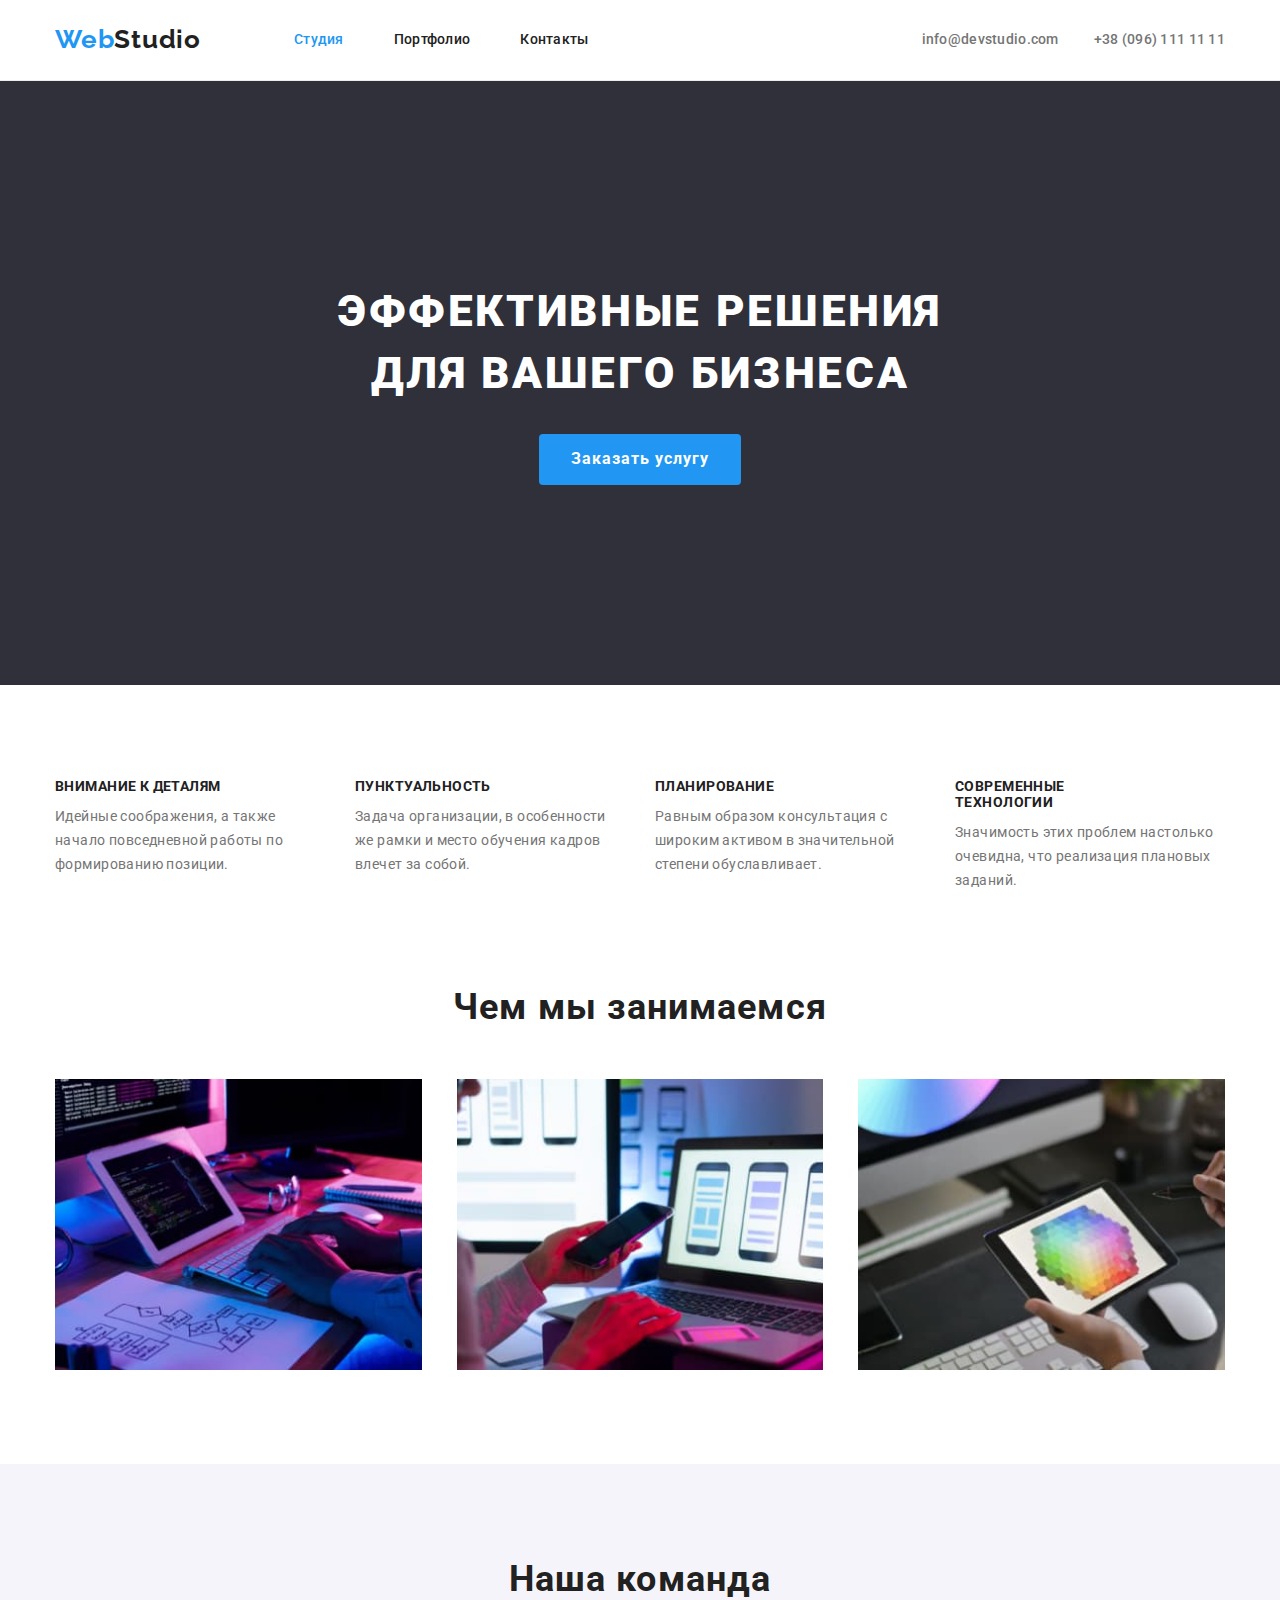
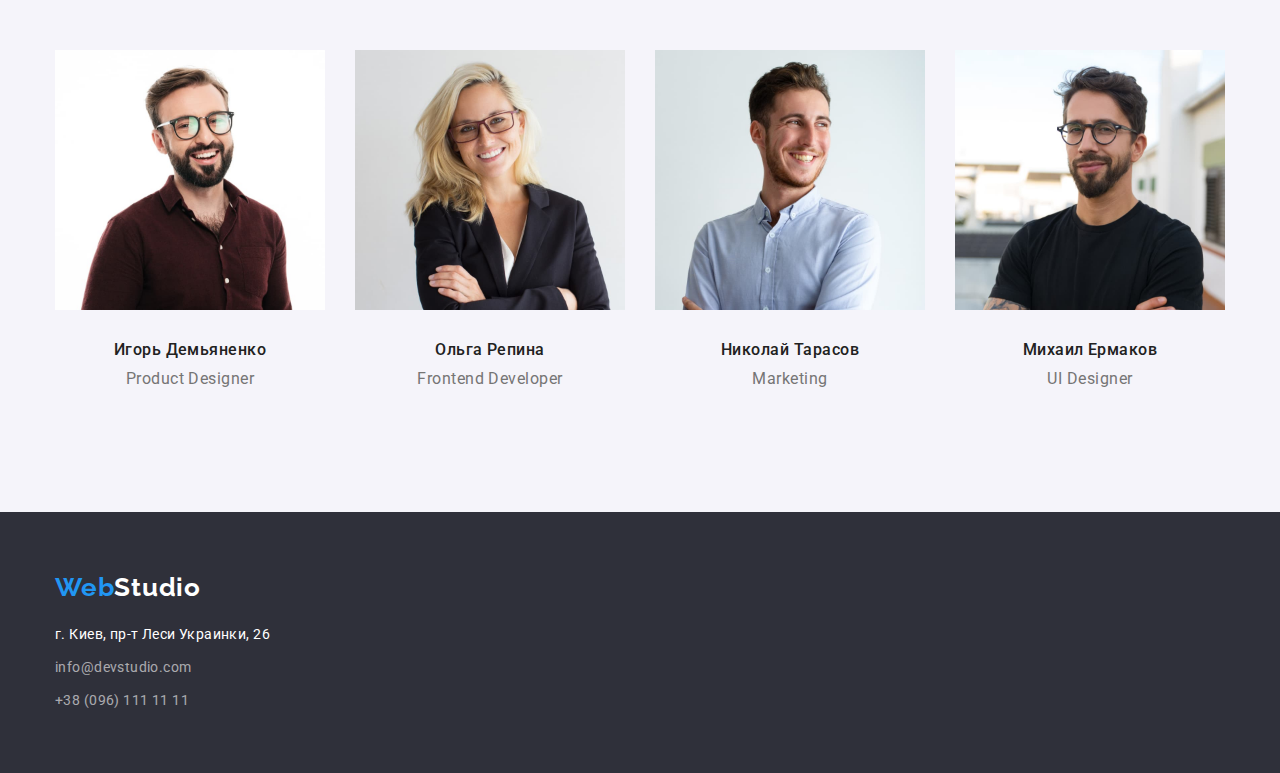
==== index.html @ e8e616d6 "Initial commit" ====
<!DOCTYPE html>
<html lang="en">
  <head>
    <meta charset="UTF-8" />
    <meta http-equiv="X-UA-Compatible" content="IE=edge" />
    <meta name="viewport" content="width=device-width, initial-scale=1.0" />
    <title>Document</title>
    <link
      href="https://fonts.googleapis.com/css2?family=Raleway:wght@700&family=Roboto:wght@400;500;700;900&display=swap"
      rel="stylesheet"
    />
    <link
      rel="stylesheet"
      href="https://cdnjs.cloudflare.com/ajax/libs/modern-normalize/1.1.0/modern-normalize.min.css"
    />
    <link rel="stylesheet" href="./css/styles.css" />
  </head>
  <body>
    <!--Верхняя линия-->
    <header class="main-header">
      <!--Навигация-->
      <div class="container flex">
        <nav class="navigation">
          <a href="./" class="webstudio">Web<span class="studio">Studio</span></a>
          <ul class="navigation-list">
            <li class="navigation item">
              <a href="./index.html" class="link current">Студия</a>
            </li>
            <li class="item">
              <a href="./portfolio.html" class="link">Портфолио</a>
            </li>
            <li class="item">
              <a href="" class="link">Контакты</a>
            </li>
          </ul>
        </nav>
        <!--Как связаться-->
        <ul class="contacts-list">
          <li class="contacts item">
            <a href="info@devstudio.com" class="email-contact">info@devstudio.com</a>
          </li>
          <li class="item">
            <a href="tel:+380961111111" class="tel-contact">+38 (096) 111 11 11</a>
          </li>
        </ul>
      </div>
    </header>
    <!--Основной контент-->
    <main>
      <!--Шапка-->
      <section class="solutions">
        <div class="container background">
          <h1 class="header-solutions">Эффективные решения для вашего бизнеса</h1>
          <button type="button" class="button primary solution" name="order_service">
            Заказать услугу
          </button>
        </div>
      </section>
      <!--Особенности-->
      <section class="section features">
        <div class="container">
          <h2 class="visually-hidden">Особенности</h2>
          <ul class="features-list">
            <li class="features item">
              <h3 class="header-feature">Внимание к деталям</h3>
              <p class="text-feature">
                Идейные соображения, а также начало повседневной работы по формированию позиции.
              </p>
            </li>
            <li class="item">
              <h3 class="header-feature">Пунктуальность</h3>
              <p class="text-feature">
                Задача организации, в особенности же рамки и место обучения кадров влечет за собой.
              </p>
            </li>
            <li class="item">
              <h3 class="header-feature">Планирование</h3>
              <p class="text-feature">
                Равным образом консультация с широким активом в значительной степени обуславливает.
              </p>
            </li>
            <li class="item">
              <h3 class="header-feature">Современные технологии</h3>
              <p class="text-feature">
                Значимость этих проблем настолько очевидна, что реализация плановых заданий.
              </p>
            </li>
          </ul>
        </div>
      </section>
      <!--Чем мы занимаемся-->
      <section class="section we-do">
        <div class="container">
          <h2 class="header-what-we-do">Чем мы занимаемся</h2>
          <ul class="what-we-do-list">
            <li class="we-do item">
              <img
                src="./images/img1.jpg"
                alt="пишет_программу_на_компьтере"
                width="370"
                height="294"
              />
            </li>
            <li class="item">
              <img
                src="./images/img2.jpg"
                alt="смартфон_в_руке_работает_за_компьютером"
                width="370"
                height="294"
              />
            </li>
            <li class="item">
              <img src="./images/img3.jpg" alt="держит_планшет_в_руке" width="370" height="294" />
            </li>
          </ul>
        </div>
      </section>
      <!--Наша команда-->
      <section class="section team">
        <div class="container">
          <h2 class="header-team">Наша команда</h2>
          <ul class="our-team-list">
            <li class="our-team-item">
              <img
                src="./images/Игорь_Демьяненко.jpg"
                alt="Игорь_Демьяненко"
                width="270"
                height="260"
              />
              <div class="div-team">
                <h3 class="header-people">Игорь Демьяненко</h3>
                <p class="text-people">Product Designer</p>
              </div>
            </li>
            <li class="our-team-item">
              <img src="./images/Ольга_Репина.jpg" alt="Ольга_Репина" width="270" height="260" />
              <div class="div-team">
                <h3 class="header-people">Ольга Репина</h3>
                <p class="text-people">Frontend Developer</p>
              </div>
            </li>
            <li class="our-team-item">
              <img
                src="./images/Николай_Тарасов.jpg"
                alt="Николай_Тарасов"
                width="270"
                height="260"
              />
              <div class="div-team">
                <h3 class="header-people">Николай Тарасов</h3>
                <p class="text-people">Marketing</p>
              </div>
            </li>
            <li class="our-team-item">
              <img
                src="./images/Михаил_Ермаков.jpg"
                alt="Михаил_Ермаков"
                width="270"
                height="260"
              />
              <div class="div-team">
                <h3 class="header-people">Михаил Ермаков</h3>
                <p class="text-people">UI Designer</p>
              </div>
            </li>
          </ul>
        </div>
      </section>
    </main>
    <!--Подвал-->
    <footer class="footer">
      <div class="container">
        <a href="./" class="webstudio logo-footer">Web<span class="studio-footer">Studio</span></a>
        <address class="footer-address">
          <ul class="footer-contacts">
            <li class="footer-contacts-item">
              <a
                href="https://www.google.com.ua/maps/place/%D0%B1%D1%83%D0%BB.+%D0%9B%D0%B5%D1%81%D0%B8+%D0%A3%D0%BA%D1%80%D0%B0%D0%B8%D0%BD%D0%BA%D0%B8,+26,+%D0%9A%D0%B8%D0%B5%D0%B2,+02000/@50.4265807,30.5361971,17z/data=!3m1!4b1!4m5!3m4!1s0x40d4cf0e033ecbe9:0x57a4dffefec77da0!8m2!3d50.4265807!4d30.5383858?hl=ru"
                class="address-link"
                >г. Киев, пр-т Леси Украинки, 26</a
              >
            </li>
            <li class="footer-contacts-item">
              <a href="info@devstudio.com" class="email-contact color">info@devstudio.com</a>
            </li>
            <li class="footer-contacts-item">
              <a href="tel:+380961111111" class="tel-contact color">+38 (096) 111 11 11</a>
            </li>
          </ul>
        </address>
      </div>
    </footer>
  </body>
</html>
---- css/styles.css ----
/* основной цвет #ffffff; */
/* цвет фона футера #2f303a; */
/* цвет фона кнопок #f5f4fa; */
/* цвет основного текста #212121; */
/* цвет вторичного текста #757575; */
/* цвет акцента #2196f3; */
/* цвет линии в хедере #ECECEC */
:root {
  --primary-color: #ffffff;
  --footer-bg-color: #2f303a;
  --buttons-bg-color: #f5f4fa;
  --primary-text-color: #212121;
  --secondary-text-color: #757575;
  --accent-color: #2196f3;
}

/* box sizing */
html {
  box-sizing: border-box;
}

body {
  margin: 0;

  font-family: 'Roboto', sans-serif;
  color: var(--primary-text-color);
  background-color: var(--primary-color);
}

/* сброс стилей по селектору */
h1,
h2,
h3,
p,
ul {
  margin: 0;
  padding: 0;
}
img {
  display: block;
  max-width: 100%;
  height: auto;
}
ul {
  list-style-type: none;
}

/* свойства контейнера и секции*/
.container {
  width: 1200px;
  padding-left: 15px;
  padding-right: 15px;
  margin-left: auto;
  margin-right: auto;
}
.section {
  padding-top: 94px;
  padding-bottom: 94px;
}

/* верхняя линия, навигация */
.main-header {
  border-bottom: 1px solid #ececec;
}
.flex {
  display: flex;
}
.navigation {
  display: flex;
}

/* логотип */
.webstudio {
  display: inline-block;
  padding-top: 24px;
  padding-bottom: 25px;
  margin-right: 93px;

  font-family: 'Raleway', sans-serif;
  font-weight: 700;
  font-size: 26px;
  line-height: 1.2;
  letter-spacing: 0.03em;
  text-align: left;
  text-decoration: none;
  color: var(--accent-color);
}
.studio {
  color: var(--primary-text-color);
}

/* меню навигации */
.navigation-list {
  display: flex;
}
.navigation .item:not(:last-child) {
  margin-right: 50px;
}
.link {
  display: inline-block;
  padding-top: 32px;
  padding-bottom: 32px;

  font-weight: 500;
  font-size: 14px;
  line-height: 1.14;
  text-decoration: none;
  text-align: left;
  letter-spacing: 0.02em;

  color: var(--primary-text-color);
}

.link.current {
  color: var(--accent-color);
}
.link.current:hover,
.link.current:focus {
  color: var(--primary-text-color);
}
.link:hover,
.link:focus {
  color: var(--accent-color);
}

/* как связаться */
.contacts-list {
  display: flex;
  margin-left: auto;
}

.contacts.item:not(:last-child) {
  margin-right: 35px;
}

.email-contact,
.tel-contact {
  display: inline-block;
  padding-top: 32px;
  padding-bottom: 32px;

  font-style: normal;
  font-weight: 500;
  font-size: 14px;
  line-height: 1.14;
  text-decoration: none;
  text-align: left;
  letter-spacing: 0.02em;

  color: var(--secondary-text-color);
}
.email-contact:hover,
.email-contact:focus {
  color: var(--accent-color);
}
.tel-contact:hover,
.tel-contact:focus {
  color: var(--accent-color);
}

/* шапка */
.solutions {
  padding-top: 200px;
  padding-bottom: 200px;
  text-align: center;

  background-color: var(--footer-bg-color);
}
.header-solutions {
  width: 696px;
  margin-right: auto;
  margin-left: auto;
  margin-bottom: 30px;

  font-weight: 900;
  font-size: 44px;
  line-height: 1.4;
  letter-spacing: 0.06em;
  text-transform: uppercase;
  text-align: center;

  color: var(--primary-color);
}
/* кнопка шапки */

.button.solution {
  font-weight: 700;
  font-size: 16px;
  line-height: 1.9;
  letter-spacing: 0.06em;
  padding: 10px 32px;
  border: 0;
  border-radius: 4px;
}

/* особенности */
.visually-hidden {
  position: fixed;
  transform: scale(0);
}

.features-list {
  display: flex;
}

.features .item:not(:last-child) {
  margin-right: 30px;
}

.header-feature {
  width: 210px;
  margin-bottom: 10px;

  font-weight: 700;
  font-size: 14px;
  line-height: 1.14;
  letter-spacing: 0.03em;
  text-align: left;
  text-transform: uppercase;
}
.text-feature {
  width: 270px;

  font-weight: 400;
  font-size: 14px;
  line-height: 1.71;
  letter-spacing: 0.03em;
  text-align: left;
  color: var(--secondary-text-color);
}

/* чем мы занимаемся */
.we-do {
  padding-top: 0;
}
.what-we-do-list {
  display: flex;
}

.we-do .item:not(:last-child) {
  margin-right: 35px;
}

.header-what-we-do {
  margin-bottom: 50px;

  font-weight: 700;
  font-size: 36px;
  line-height: 1.17;
  letter-spacing: 0.03em;
  text-align: center;
}

/* наша команда */
.team {
  background-color: var(--buttons-bg-color);
}
.our-team-list {
  display: flex;
  text-align: center;
}

.our-team-item:not(:last-child) {
  margin-right: 30px;
}

.header-team {
  margin-bottom: 50px;

  text-align: center;
  font-weight: 700;
  font-size: 36px;
  line-height: 1.17;
  letter-spacing: 0.03em;
}

.div-team {
  padding-top: 30px;
  padding-bottom: 30px;
}

.header-people {
  margin-bottom: 10px;

  font-weight: 500;
  font-size: 16px;
  line-height: 1.19;
  letter-spacing: 0.03em;
}
.text-people {
  font-weight: 400;
  font-size: 16px;
  line-height: 1.19;
  letter-spacing: 0.03em;

  color: var(--secondary-text-color);
}

/* кнопки */
.buttons {
  display: flex;
  justify-content: center;
  margin-bottom: 50px;
}
.button {
  padding: 6px 22px;

  font-family: inherit;
  font-weight: 500;
  font-size: 16px;
  line-height: 1.6;
  letter-spacing: 0.03em;
  cursor: pointer;
  border-color: transparent;

  border: 0;
  border-radius: 4px;
}

.button-item:not(:last-child) {
  margin-right: 8px;
}

/* свойства кнопки primary */
.button.primary {
  color: var(--primary-color);
  background-color: var(--accent-color);
}
.button.primary:hover,
.button.primary:focus {
  color: var(--primary-text-color);
  background-color: var(--buttons-bg-color);
}

/* свойства кнопки secondary */
.button.secondary {
  color: var(--primary-text-color);
  background-color: var(--buttons-bg-color);
}
.button.secondary:hover,
.button.secondary:focus {
  color: var(--primary-color);
  background-color: var(--accent-color);
}

/* ПОРТФОЛИО */

/* наши проекты */
.projects-list {
  display: flex;
  flex-wrap: wrap;

  margin-left: -30px;
  margin-bottom: -30px;
}
.projects-item {
  margin-bottom: 30px;
  margin-left: 30px;
}

.projects-item:nth-child(n + 7) {
  margin-bottom: 20px;
}

.projects-item:nth-child(-n + 6) {
  margin-bottom: 30px;
}

.projects-item {
  flex-basis: calc((100% - 90px) / 3);
}
.div-projects {
  border: 1px solid #eeeeee;
  padding: 20px 24px;
}

.header-project {
  margin-bottom: 4px;

  font-weight: 700;
  font-size: 18px;
  line-height: 2;
  letter-spacing: 0.06em;
  text-align: left;
  color: var(--primary-text-color);
}

.text-project {
  font-weight: 400;
  font-size: 16px;
  line-height: 1.9;
  letter-spacing: 0.03em;
  text-align: left;
  color: var(--secondary-text-color);
}
.project-link {
  text-decoration: none;
}

/* футер */
.footer {
  padding-top: 60px;
  padding-bottom: 60px;

  background: var(--footer-bg-color);
}
.logo-footer {
  padding: 0;
  margin: 0;
  margin-bottom: 20px;
}
.studio-footer {
  color: var(--primary-color);
}

.footer-contacts-item:not(:last-child) {
  margin-bottom: 9px;
}

/* адрес из футера */
.address-link {
  font-style: normal;
  font-weight: 400;
  font-size: 14px;
  line-height: 1.7;
  letter-spacing: 0.03em;
  text-align: left;
  text-decoration: none;
  color: var(--primary-color);
}
.color {
  padding-top: 0;
  padding-bottom: 0;

  font-weight: 400;
  line-height: 1.7;
  text-align: left;
  letter-spacing: 0.03em;
  color: rgba(255, 255, 255, 0.6);
}
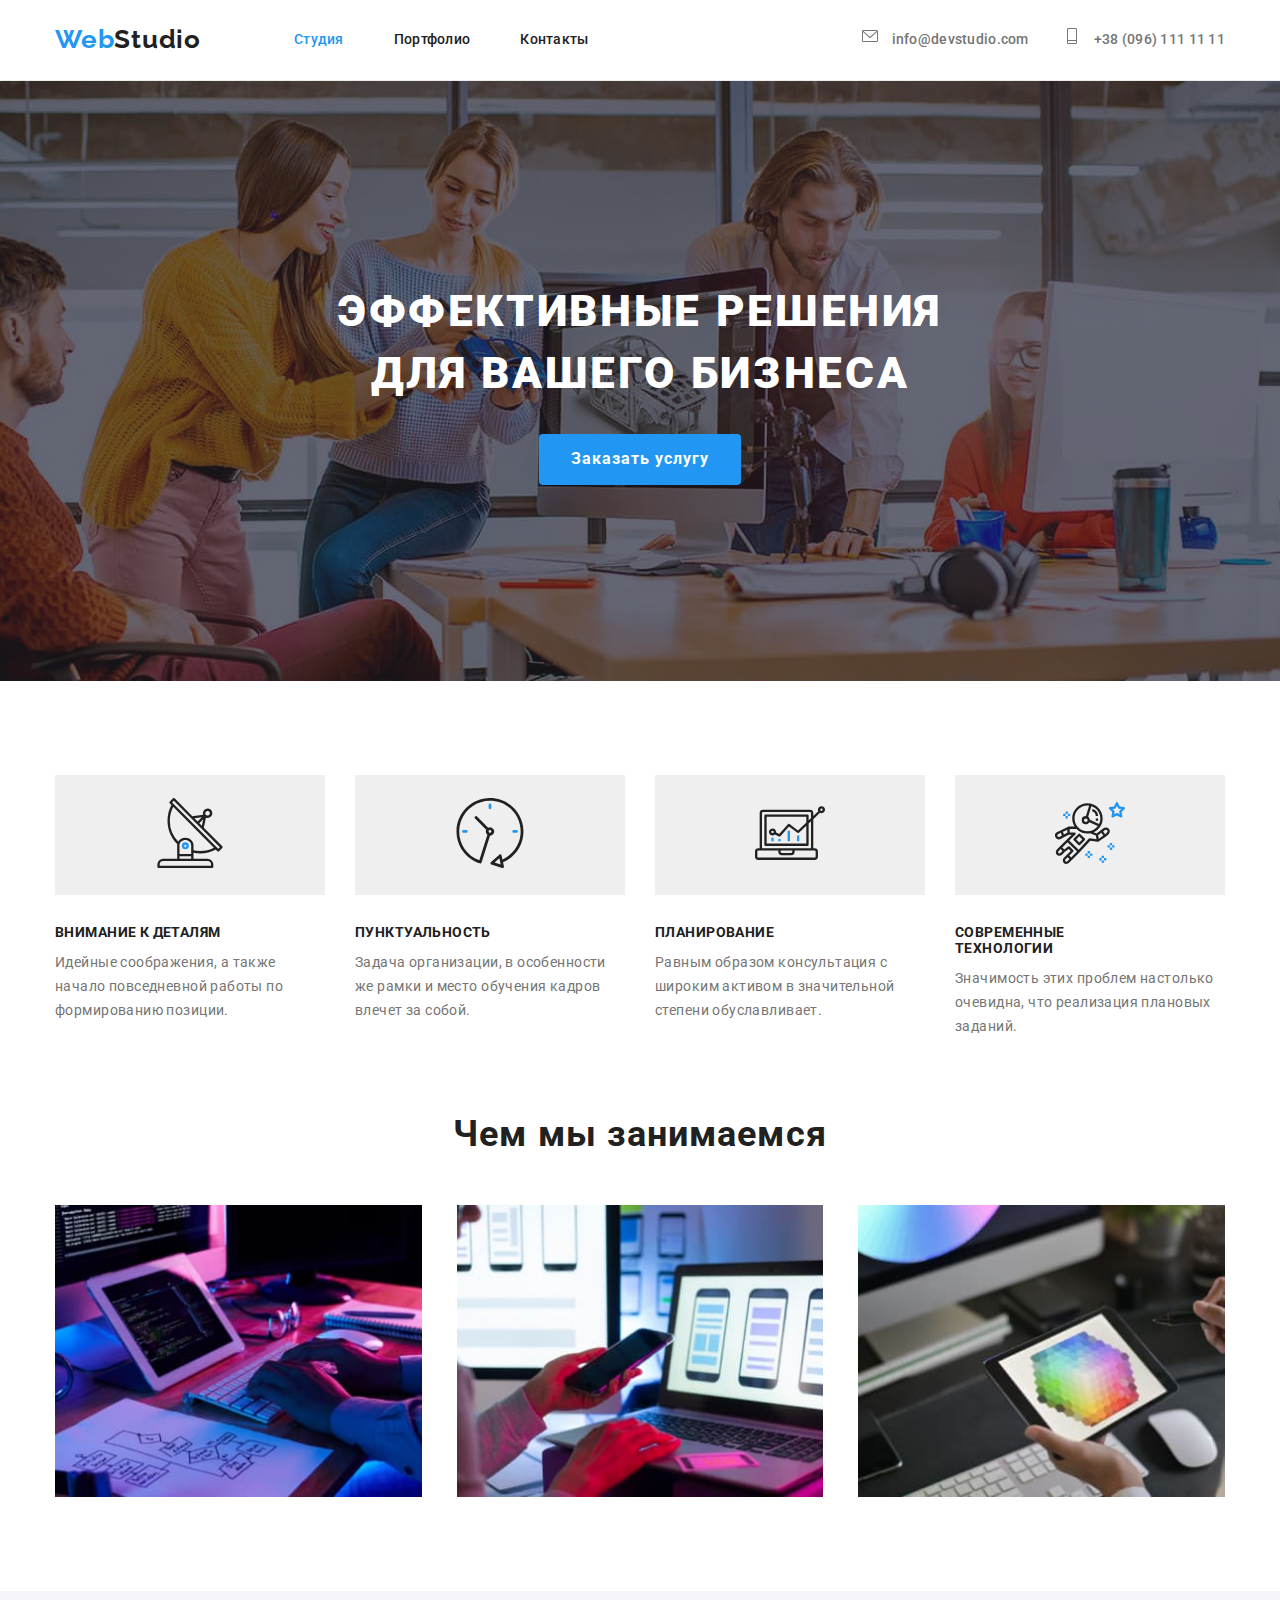
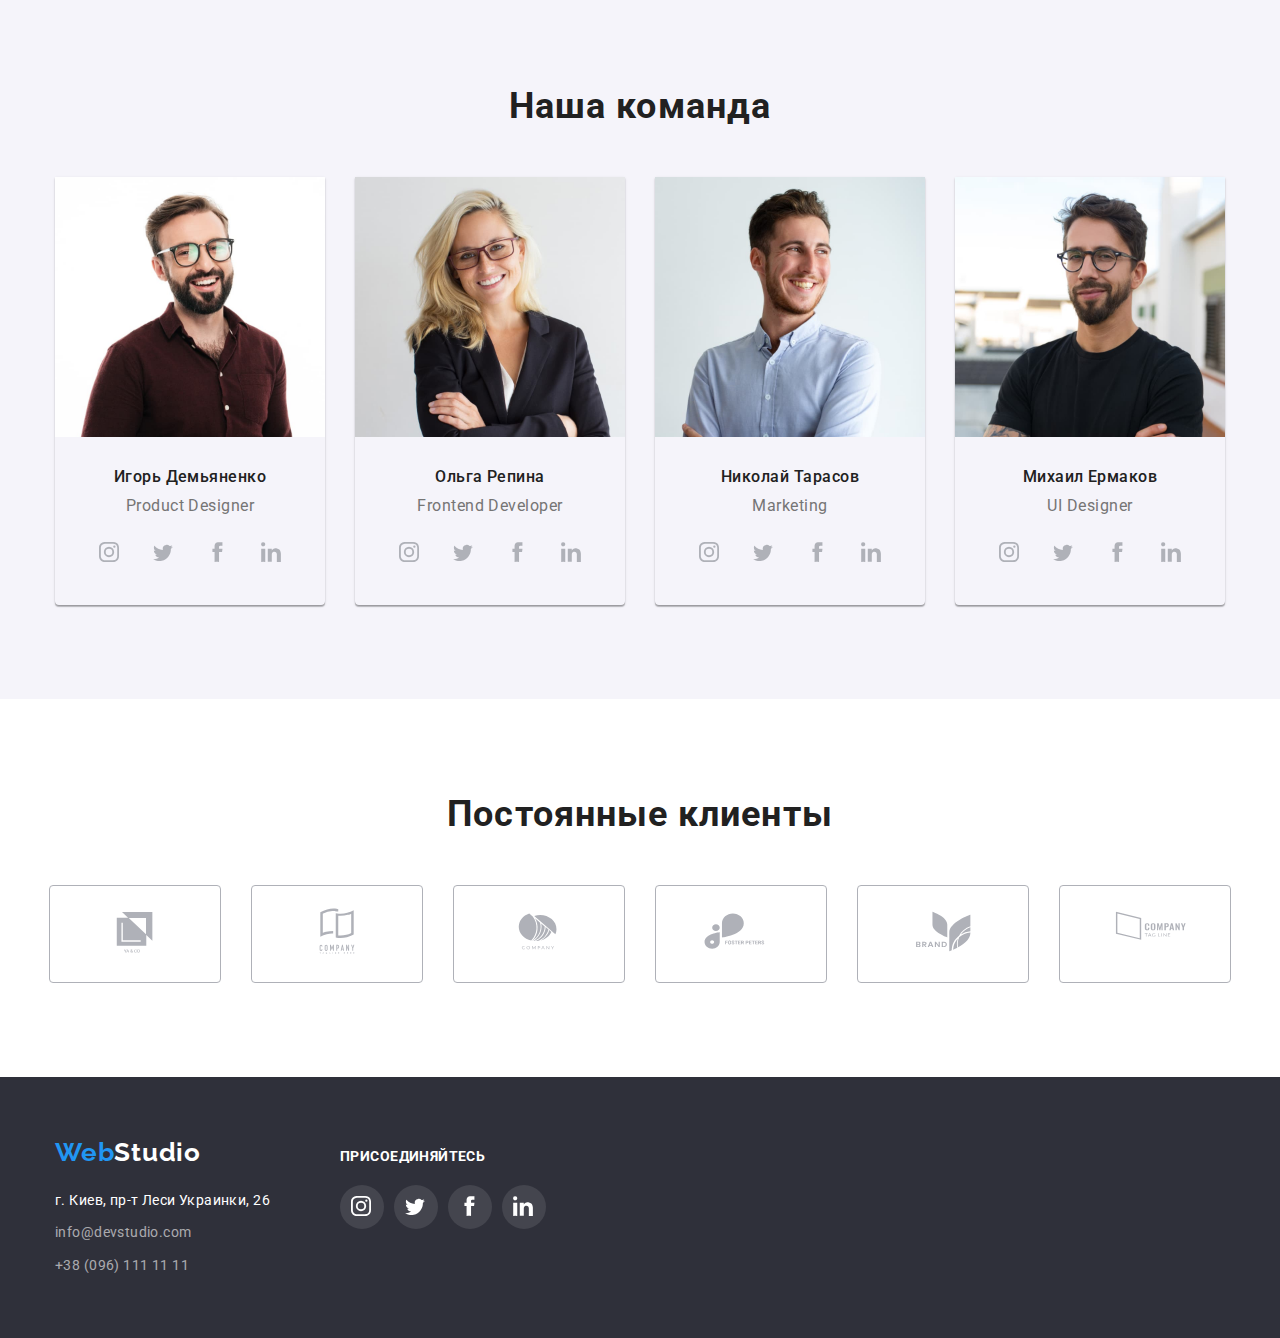
==== commit 6a01e6d6: "готовая домашка" ====
--- a/index.html
+++ b/index.html
@@ -36,10 +36,20 @@
         </nav>
         <!--Как связаться-->
         <ul class="contacts-list">
-          <li class="contacts item">
+          <li class="contacts item envelope-hover">
+            <button class="contacts-button">
+              <svg class="icon-contacts">
+                <use href="./images/symbol-defs.svg#envelope_hover"></use>
+              </svg>
+            </button>
             <a href="info@devstudio.com" class="email-contact">info@devstudio.com</a>
           </li>
-          <li class="item">
+          <li class="item phone">
+            <button class="contacts-button">
+              <svg class="icon-contacts">
+                <use href="./images/symbol-defs.svg#phone"></use>
+              </svg>
+            </button>
             <a href="tel:+380961111111" class="tel-contact">+38 (096) 111 11 11</a>
           </li>
         </ul>
@@ -48,38 +58,60 @@
     <!--Основной контент-->
     <main>
       <!--Шапка-->
-      <section class="solutions">
-        <div class="container background">
+      <section class="solutions overlay">
+        <div class="container">
           <h1 class="header-solutions">Эффективные решения для вашего бизнеса</h1>
           <button type="button" class="button primary solution" name="order_service">
             Заказать услугу
           </button>
         </div>
       </section>
+
       <!--Особенности-->
+
       <section class="section features">
         <div class="container">
           <h2 class="visually-hidden">Особенности</h2>
           <ul class="features-list">
             <li class="features item">
+              <button class="feature-button">
+                <svg class="icon-feature">
+                  <use href="./images/symbol-defs.svg#antenna"></use>
+                </svg>
+              </button>
               <h3 class="header-feature">Внимание к деталям</h3>
               <p class="text-feature">
                 Идейные соображения, а также начало повседневной работы по формированию позиции.
               </p>
             </li>
-            <li class="item">
+            <li class="features item">
+              <button class="feature-button">
+                <svg class="icon-feature">
+                  <use href="./images/symbol-defs.svg#clock"></use>
+                </svg>
+              </button>
               <h3 class="header-feature">Пунктуальность</h3>
               <p class="text-feature">
                 Задача организации, в особенности же рамки и место обучения кадров влечет за собой.
               </p>
             </li>
-            <li class="item">
+            <li class="features item">
+              <button class="feature-button">
+                <svg class="icon-feature">
+                  <use href="./images/symbol-defs.svg#computer"></use>
+                </svg>
+              </button>
               <h3 class="header-feature">Планирование</h3>
               <p class="text-feature">
                 Равным образом консультация с широким активом в значительной степени обуславливает.
               </p>
             </li>
-            <li class="item">
+            <li class="features item">
+              <button class="feature-button">
+                <svg class="icon-feature">
+                  <use href="./images/symbol-defs.svg#astronaut"></use>
+                </svg>
+              </button>
               <h3 class="header-feature">Современные технологии</h3>
               <p class="text-feature">
                 Значимость этих проблем настолько очевидна, что реализация плановых заданий.
@@ -130,6 +162,35 @@
               <div class="div-team">
                 <h3 class="header-people">Игорь Демьяненко</h3>
                 <p class="text-people">Product Designer</p>
+                <ul class="team-social-links-list">
+                  <li class="social-links-item">
+                    <a class="social-link-team" href=""
+                      ><svg class="team-icon">
+                        <use href="./images/symbol-defs.svg#instagram"></use></svg
+                    ></a>
+                  </li>
+
+                  <li class="social-links-item">
+                    <a class="social-link-team" href=""
+                      ><svg class="team-icon">
+                        <use href="./images/symbol-defs.svg#twitter"></use></svg
+                    ></a>
+                  </li>
+
+                  <li class="social-links-item">
+                    <a class="social-link-team" href=""
+                      ><svg class="team-icon">
+                        <use href="./images/symbol-defs.svg#facebook"></use></svg
+                    ></a>
+                  </li>
+
+                  <li class="social-links-item">
+                    <a class="social-link-team" href=""
+                      ><svg class="team-icon">
+                        <use href="./images/symbol-defs.svg#linkedin"></use></svg
+                    ></a>
+                  </li>
+                </ul>
               </div>
             </li>
             <li class="our-team-item">
@@ -137,6 +198,35 @@
               <div class="div-team">
                 <h3 class="header-people">Ольга Репина</h3>
                 <p class="text-people">Frontend Developer</p>
+                <ul class="team-social-links-list">
+                  <li class="social-links-item">
+                    <a class="social-link-team" href=""
+                      ><svg class="team-icon">
+                        <use href="./images/symbol-defs.svg#instagram"></use></svg
+                    ></a>
+                  </li>
+
+                  <li class="social-links-item">
+                    <a class="social-link-team" href=""
+                      ><svg class="team-icon">
+                        <use href="./images/symbol-defs.svg#twitter"></use></svg
+                    ></a>
+                  </li>
+
+                  <li class="social-links-item">
+                    <a class="social-link-team" href=""
+                      ><svg class="team-icon">
+                        <use href="./images/symbol-defs.svg#facebook"></use></svg
+                    ></a>
+                  </li>
+
+                  <li class="social-links-item">
+                    <a class="social-link-team" href=""
+                      ><svg class="team-icon">
+                        <use href="./images/symbol-defs.svg#linkedin"></use></svg
+                    ></a>
+                  </li>
+                </ul>
               </div>
             </li>
             <li class="our-team-item">
@@ -149,6 +239,35 @@
               <div class="div-team">
                 <h3 class="header-people">Николай Тарасов</h3>
                 <p class="text-people">Marketing</p>
+                <ul class="team-social-links-list">
+                  <li class="social-links-item">
+                    <a class="social-link-team" href=""
+                      ><svg class="team-icon">
+                        <use href="./images/symbol-defs.svg#instagram"></use></svg
+                    ></a>
+                  </li>
+
+                  <li class="social-links-item">
+                    <a class="social-link-team" href=""
+                      ><svg class="team-icon">
+                        <use href="./images/symbol-defs.svg#twitter"></use></svg
+                    ></a>
+                  </li>
+
+                  <li class="social-links-item">
+                    <a class="social-link-team" href=""
+                      ><svg class="team-icon">
+                        <use href="./images/symbol-defs.svg#facebook"></use></svg
+                    ></a>
+                  </li>
+
+                  <li class="social-links-item">
+                    <a class="social-link-team" href=""
+                      ><svg class="team-icon">
+                        <use href="./images/symbol-defs.svg#linkedin"></use></svg
+                    ></a>
+                  </li>
+                </ul>
               </div>
             </li>
             <li class="our-team-item">
@@ -161,7 +280,80 @@
               <div class="div-team">
                 <h3 class="header-people">Михаил Ермаков</h3>
                 <p class="text-people">UI Designer</p>
+                <ul class="team-social-links-list">
+                  <li class="social-links-item">
+                    <a class="social-link-team" href=""
+                      ><svg class="team-icon">
+                        <use href="./images/symbol-defs.svg#instagram"></use></svg
+                    ></a>
+                  </li>
+
+                  <li class="social-links-item">
+                    <a class="social-link-team" href=""
+                      ><svg class="team-icon">
+                        <use href="./images/symbol-defs.svg#twitter"></use></svg
+                    ></a>
+                  </li>
+
+                  <li class="social-links-item">
+                    <a class="social-link-team" href=""
+                      ><svg class="team-icon">
+                        <use href="./images/symbol-defs.svg#facebook"></use></svg
+                    ></a>
+                  </li>
+
+                  <li class="social-links-item">
+                    <a class="social-link-team" href=""
+                      ><svg class="team-icon">
+                        <use href="./images/symbol-defs.svg#linkedin"></use></svg
+                    ></a>
+                  </li>
+                </ul>
               </div>
+            </li>
+          </ul>
+        </div>
+      </section>
+      <!--Постоянные клиенты-->
+      <section class="section">
+        <div class="container">
+          <h2 class="header-clients">Постоянные клиенты</h2>
+          <ul class="clients-list">
+            <li class="clients-item">
+              <a class="client" href=""
+                ><svg class="icon-clients">
+                  <use href="./images/symbol-defs.svg#company_1"></use></svg
+              ></a>
+            </li>
+            <li class="clients-item">
+              <a class="client" href=""
+                ><svg class="icon-clients">
+                  <use href="./images/symbol-defs.svg#company_2"></use></svg
+              ></a>
+            </li>
+            <li class="clients-item">
+              <a class="client" href=""
+                ><svg class="icon-clients">
+                  <use href="./images/symbol-defs.svg#company_3"></use></svg
+              ></a>
+            </li>
+            <li class="clients-item">
+              <a class="client" href=""
+                ><svg class="icon-clients">
+                  <use href="./images/symbol-defs.svg#company_4"></use></svg
+              ></a>
+            </li>
+            <li class="clients-item">
+              <a class="client" href=""
+                ><svg class="icon-clients">
+                  <use href="./images/symbol-defs.svg#company_5"></use></svg
+              ></a>
+            </li>
+            <li class="clients-item">
+              <a class="client" href=""
+                ><svg class="icon-clients">
+                  <use href="./images/symbol-defs.svg#company_6"></use></svg
+              ></a>
             </li>
           </ul>
         </div>
@@ -169,25 +361,63 @@
     </main>
     <!--Подвал-->
     <footer class="footer">
-      <div class="container">
-        <a href="./" class="webstudio logo-footer">Web<span class="studio-footer">Studio</span></a>
-        <address class="footer-address">
-          <ul class="footer-contacts">
-            <li class="footer-contacts-item">
-              <a
-                href="https://www.google.com.ua/maps/place/%D0%B1%D1%83%D0%BB.+%D0%9B%D0%B5%D1%81%D0%B8+%D0%A3%D0%BA%D1%80%D0%B0%D0%B8%D0%BD%D0%BA%D0%B8,+26,+%D0%9A%D0%B8%D0%B5%D0%B2,+02000/@50.4265807,30.5361971,17z/data=!3m1!4b1!4m5!3m4!1s0x40d4cf0e033ecbe9:0x57a4dffefec77da0!8m2!3d50.4265807!4d30.5383858?hl=ru"
-                class="address-link"
-                >г. Киев, пр-т Леси Украинки, 26</a
-              >
-            </li>
-            <li class="footer-contacts-item">
-              <a href="info@devstudio.com" class="email-contact color">info@devstudio.com</a>
-            </li>
-            <li class="footer-contacts-item">
-              <a href="tel:+380961111111" class="tel-contact color">+38 (096) 111 11 11</a>
-            </li>
-          </ul>
-        </address>
+      <div class="container flex">
+        <!--Блок лого и адрес-->
+        <div class="footer-block">
+          <a href="./" class="webstudio logo-footer"
+            >Web<span class="studio-footer">Studio</span></a
+          >
+          <address class="footer-address">
+            <ul class="footer-contacts">
+              <li class="footer-contacts-item">
+                <a
+                  href="https://www.google.com.ua/maps/place/%D0%B1%D1%83%D0%BB.+%D0%9B%D0%B5%D1%81%D0%B8+%D0%A3%D0%BA%D1%80%D0%B0%D0%B8%D0%BD%D0%BA%D0%B8,+26,+%D0%9A%D0%B8%D0%B5%D0%B2,+02000/@50.4265807,30.5361971,17z/data=!3m1!4b1!4m5!3m4!1s0x40d4cf0e033ecbe9:0x57a4dffefec77da0!8m2!3d50.4265807!4d30.5383858?hl=ru"
+                  class="address-link"
+                  >г. Киев, пр-т Леси Украинки, 26</a
+                >
+              </li>
+              <li class="footer-contacts-item">
+                <a href="info@devstudio.com" class="email-contact color">info@devstudio.com</a>
+              </li>
+              <li class="footer-contacts-item">
+                <a href="tel:+380961111111" class="tel-contact color">+38 (096) 111 11 11</a>
+              </li>
+            </ul>
+          </address>
+        </div>
+        <!--Блок соц-сети-->
+        <div class="social-links">
+          <header class="join-header">Присоединяйтесь</header>
+          <ul class="social-links-list">
+            <li class="social-links-item">
+              <a class="social-link" href=""
+                ><svg class="icon-footer">
+                  <use href="./images/symbol-defs.svg#instagram"></use></svg
+              ></a>
+            </li>
+
+            <li class="social-links-item">
+              <a class="social-link" href="">
+                <svg class="icon-footer">
+                  <use href="./images/symbol-defs.svg#twitter"></use></svg
+              ></a>
+            </li>
+
+            <li class="social-links-item">
+              <a class="social-link" href="">
+                <svg class="icon-footer">
+                  <use href="./images/symbol-defs.svg#facebook"></use></svg
+              ></a>
+            </li>
+
+            <li class="social-links-item">
+              <a class="social-link" href="">
+                <svg class="icon-footer">
+                  <use href="./images/symbol-defs.svg#linkedin"></use></svg
+              ></a>
+            </li>
+          </ul>
+        </div>
       </div>
     </footer>
   </body>
--- a/css/styles.css
+++ b/css/styles.css
@@ -5,6 +5,7 @@
 /* цвет вторичного текста #757575; */
 /* цвет акцента #2196f3; */
 /* цвет линии в хедере #ECECEC */
+/* цвет рамки в постоянных клиентах #afb1b8; */
 :root {
   --primary-color: #ffffff;
   --footer-bg-color: #2f303a;
@@ -124,6 +125,7 @@
 }
 
 /* как связаться */
+
 .contacts-list {
   display: flex;
   margin-left: auto;
@@ -131,6 +133,27 @@
 
 .contacts.item:not(:last-child) {
   margin-right: 35px;
+}
+
+.contacts-list .item {
+  display: inline-block;
+  background-color: var(--primary-color);
+}
+
+.contacts-button {
+  margin-right: 10px;
+  padding: 0;
+  border: 0;
+  background-color: var(--primary-color);
+}
+
+.icon-contacts {
+  width: 16px;
+  height: 16px;
+  fill: var(--secondary-text-color);
+}
+.icon-contacts:hover {
+  fill: var(--accent-color);
 }
 
 .email-contact,
@@ -166,6 +189,19 @@
 
   background-color: var(--footer-bg-color);
 }
+
+.overlay {
+  max-width: 1600px;
+  height: 600px;
+  margin-left: auto;
+  margin-right: auto;
+  background-image: linear-gradient(to right, rgba(47, 48, 58, 0.4), rgba(47, 48, 58, 0.4)),
+    url(../images/new_photo.jpg);
+  background-repeat: no-repeat;
+  background-position: center;
+  background-size: cover;
+}
+
 .header-solutions {
   width: 696px;
   margin-right: auto;
@@ -181,6 +217,7 @@
 
   color: var(--primary-color);
 }
+
 /* кнопка шапки */
 
 .button.solution {
@@ -194,6 +231,7 @@
 }
 
 /* особенности */
+
 .visually-hidden {
   position: fixed;
   transform: scale(0);
@@ -207,6 +245,30 @@
   margin-right: 30px;
 }
 
+.features .item {
+  display: block;
+
+  height: 120px;
+  margin-bottom: 30px;
+  background-size: auto;
+
+  background-color: var(--buttons-bg-color);
+}
+
+.feature-button {
+  padding: 0;
+  border: 0;
+  margin-bottom: 30px;
+  width: 270px;
+  height: 120px;
+}
+
+.icon-feature {
+  width: 70px;
+  height: 70px;
+  fill: var(--primary-color);
+}
+
 .header-feature {
   width: 210px;
   margin-bottom: 10px;
@@ -230,9 +292,7 @@
 }
 
 /* чем мы занимаемся */
-.we-do {
-  padding-top: 0;
-}
+
 .what-we-do-list {
   display: flex;
 }
@@ -259,7 +319,11 @@
   display: flex;
   text-align: center;
 }
-
+.our-team-item {
+  box-shadow: 0px 1px 3px rgba(0, 0, 0, 0.12), 0px 1px 1px rgba(0, 0, 0, 0.14),
+    0px 2px 1px rgba(0, 0, 0, 0.2);
+  border-radius: 0px 0px 4px 4px;
+}
 .our-team-item:not(:last-child) {
   margin-right: 30px;
 }
@@ -295,8 +359,90 @@
 
   color: var(--secondary-text-color);
 }
+/* иконки в команде */
+.team-social-links-list {
+  display: flex;
+  justify-content: center;
+  margin-top: 16px;
+}
+
+.team-social-links-item:not(:last-child) {
+  margin-right: 10px;
+}
+
+.social-link-team {
+  display: block;
+  width: 44px;
+  height: 44px;
+  border-radius: 50%;
+}
+
+.social-link-team:hover,
+.social-link-team:focus {
+  background: var(--accent-color);
+  fill: var(--primary-color);
+}
+
+.team-icon:hover,
+.team-icon:focus {
+  background: var(--accent-color);
+  fill: var(--primary-color);
+}
+
+.team-icon {
+  margin-top: 11px;
+  width: 20px;
+  height: 20px;
+  fill: #afb1b8;
+}
+
+/* постоянные клиенты */
+
+.header-clients {
+  font-weight: 700;
+  font-size: 36px;
+  line-height: 1.17;
+  text-align: center;
+  letter-spacing: 0.03em;
+
+  margin-bottom: 50px;
+  color: var(--primary-text-color);
+}
+
+.clients-list {
+  display: flex;
+  justify-content: center;
+}
+
+.clients-item:not(:last-child) {
+  margin-right: 30px;
+}
+
+.client {
+  display: block;
+  padding: 0;
+  border: 0;
+  border-width: 1px;
+  border-style: solid;
+  border-color: #afb1b8;
+  border-radius: 4px;
+
+  background-color: var(--primary-color);
+}
+
+.icon-clients:hover,
+.icon-clients:focus {
+  fill: var(--accent-color);
+}
+
+.icon-clients {
+  width: 170px;
+  height: 92px;
+  fill: #afb1b8;
+}
 
 /* кнопки */
+
 .buttons {
   display: flex;
   justify-content: center;
@@ -321,6 +467,15 @@
   margin-right: 8px;
 }
 
+/* тени на кнопках */
+
+.button:hover,
+.button:focus {
+  box-shadow: 0px 3px 1px rgba(0, 0, 0, 0.1), 0px 1px 2px rgba(0, 0, 0, 0.08),
+    0px 2px 2px rgba(0, 0, 0, 0.12);
+  border-radius: 4px;
+}
+
 /* свойства кнопки primary */
 .button.primary {
   color: var(--primary-color);
@@ -353,8 +508,15 @@
   margin-left: -30px;
   margin-bottom: -30px;
 }
+
+/* тень при ховере и фокусе */
+.projects-item:hover,
+.projects-item:focus {
+  box-shadow: 0px 1px 1px rgba(0, 0, 0, 0.12), 0px 4px 4px rgba(0, 0, 0, 0.06),
+    1px 4px 6px rgba(0, 0, 0, 0.16);
+}
+
 .projects-item {
-  margin-bottom: 30px;
   margin-left: 30px;
 }
 
@@ -418,6 +580,9 @@
 }
 
 /* адрес из футера */
+.footer-address {
+  display: flex;
+}
 .address-link {
   font-style: normal;
   font-weight: 400;
@@ -438,3 +603,48 @@
   letter-spacing: 0.03em;
   color: rgba(255, 255, 255, 0.6);
 }
+
+/* блок соц-сети */
+
+.social-links {
+  margin-top: 12px;
+  margin-left: 70px;
+}
+
+.join-header {
+  margin-bottom: 20px;
+
+  font-style: normal;
+  font-weight: 700;
+  font-size: 14px;
+  line-height: 1.14;
+  letter-spacing: 0.03em;
+  text-transform: uppercase;
+
+  color: var(--primary-color);
+}
+
+.social-links-list {
+  display: flex;
+}
+.social-links-item:not(:last-child) {
+  margin-right: 10px;
+}
+.social-link {
+  display: block;
+  width: 44px;
+  height: 44px;
+  border-radius: 50%;
+  background: rgba(255, 255, 255, 0.1);
+}
+.social-link:hover,
+.social-link:focus {
+  background: var(--accent-color);
+}
+.icon-footer {
+  margin-top: 11px;
+  margin-left: 11px;
+  width: 20px;
+  height: 20px;
+  fill: var(--primary-color);
+}
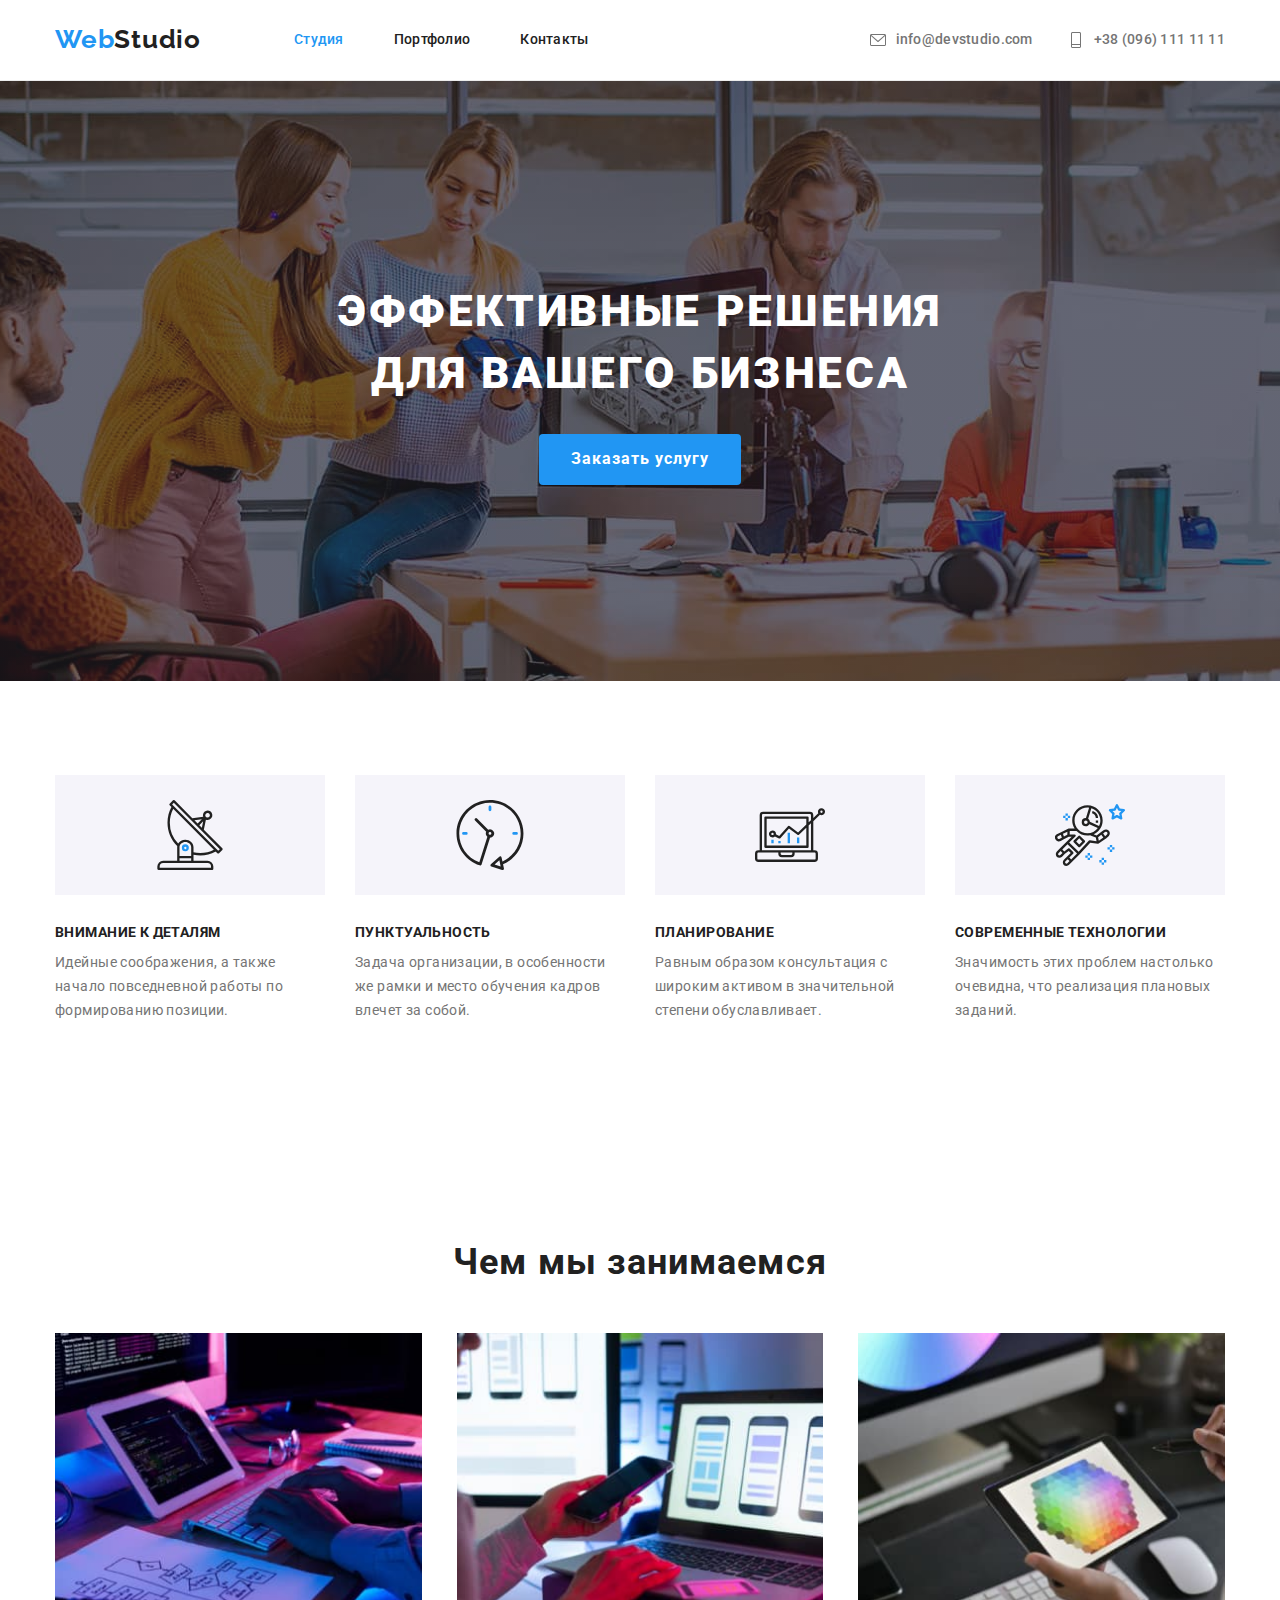
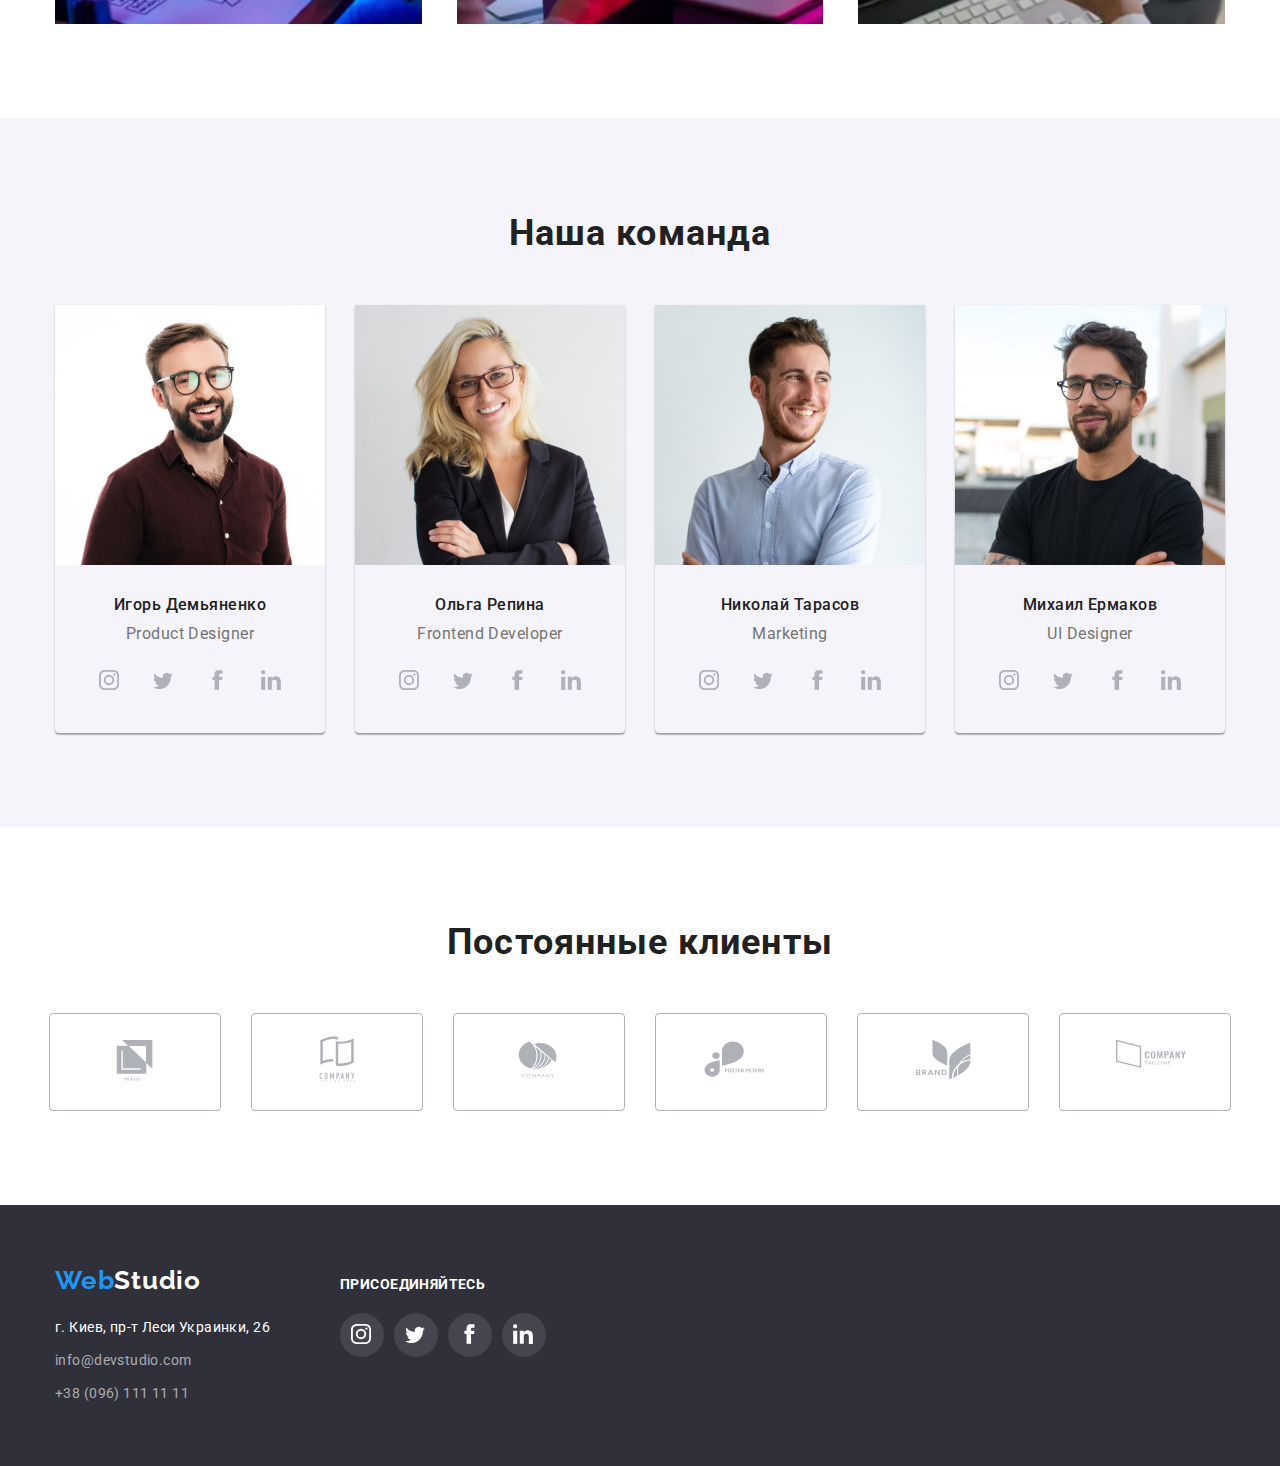
==== commit 24566dc7: "исправления ДЗ" ====
--- a/index.html
+++ b/index.html
@@ -37,20 +37,18 @@
         <!--Как связаться-->
         <ul class="contacts-list">
           <li class="contacts item envelope-hover">
-            <button class="contacts-button">
+            <a href="info@devstudio.com" class="email-contact">
               <svg class="icon-contacts">
-                <use href="./images/symbol-defs.svg#envelope_hover"></use>
-              </svg>
-            </button>
-            <a href="info@devstudio.com" class="email-contact">info@devstudio.com</a>
+                <use href="./images/symbol-defs.svg#envelope_hover"></use></svg
+              >info@devstudio.com</a
+            >
           </li>
           <li class="item phone">
-            <button class="contacts-button">
-              <svg class="icon-contacts">
-                <use href="./images/symbol-defs.svg#phone"></use>
-              </svg>
-            </button>
-            <a href="tel:+380961111111" class="tel-contact">+38 (096) 111 11 11</a>
+            <a href="tel:+380961111111" class="tel-contact"
+              ><svg class="icon-contacts">
+                <use href="./images/symbol-defs.svg#phone"></use></svg
+              >+38 (096) 111 11 11</a
+            >
           </li>
         </ul>
       </div>
@@ -74,44 +72,44 @@
           <h2 class="visually-hidden">Особенности</h2>
           <ul class="features-list">
             <li class="features item">
-              <button class="feature-button">
+              <div class="feature-button">
                 <svg class="icon-feature">
                   <use href="./images/symbol-defs.svg#antenna"></use>
                 </svg>
-              </button>
+              </div>
               <h3 class="header-feature">Внимание к деталям</h3>
               <p class="text-feature">
                 Идейные соображения, а также начало повседневной работы по формированию позиции.
               </p>
             </li>
             <li class="features item">
-              <button class="feature-button">
+              <div class="feature-button">
                 <svg class="icon-feature">
                   <use href="./images/symbol-defs.svg#clock"></use>
                 </svg>
-              </button>
+              </div>
               <h3 class="header-feature">Пунктуальность</h3>
               <p class="text-feature">
                 Задача организации, в особенности же рамки и место обучения кадров влечет за собой.
               </p>
             </li>
             <li class="features item">
-              <button class="feature-button">
+              <div class="feature-button">
                 <svg class="icon-feature">
                   <use href="./images/symbol-defs.svg#computer"></use>
                 </svg>
-              </button>
+              </div>
               <h3 class="header-feature">Планирование</h3>
               <p class="text-feature">
                 Равным образом консультация с широким активом в значительной степени обуславливает.
               </p>
             </li>
             <li class="features item">
-              <button class="feature-button">
+              <div class="feature-button">
                 <svg class="icon-feature">
                   <use href="./images/symbol-defs.svg#astronaut"></use>
                 </svg>
-              </button>
+              </div>
               <h3 class="header-feature">Современные технологии</h3>
               <p class="text-feature">
                 Значимость этих проблем настолько очевидна, что реализация плановых заданий.
--- a/css/styles.css
+++ b/css/styles.css
@@ -140,25 +140,17 @@
   background-color: var(--primary-color);
 }
 
-.contacts-button {
+.icon-contacts {
   margin-right: 10px;
-  padding: 0;
-  border: 0;
-  background-color: var(--primary-color);
-}
-
-.icon-contacts {
   width: 16px;
   height: 16px;
-  fill: var(--secondary-text-color);
-}
-.icon-contacts:hover {
-  fill: var(--accent-color);
+  fill: currentColor;
 }
 
 .email-contact,
 .tel-contact {
-  display: inline-block;
+  align-items: center;
+  display: flex;
   padding-top: 32px;
   padding-bottom: 32px;
 
@@ -248,19 +240,18 @@
 .features .item {
   display: block;
 
-  height: 120px;
   margin-bottom: 30px;
   background-size: auto;
-
+}
+
+.feature-button {
+  display: flex;
+  align-items: center;
+  justify-content: center;
+  margin-bottom: 30px;
+
+  height: 120px;
   background-color: var(--buttons-bg-color);
-}
-
-.feature-button {
-  padding: 0;
-  border: 0;
-  margin-bottom: 30px;
-  width: 270px;
-  height: 120px;
 }
 
 .icon-feature {
@@ -270,7 +261,6 @@
 }
 
 .header-feature {
-  width: 210px;
   margin-bottom: 10px;
 
   font-weight: 700;
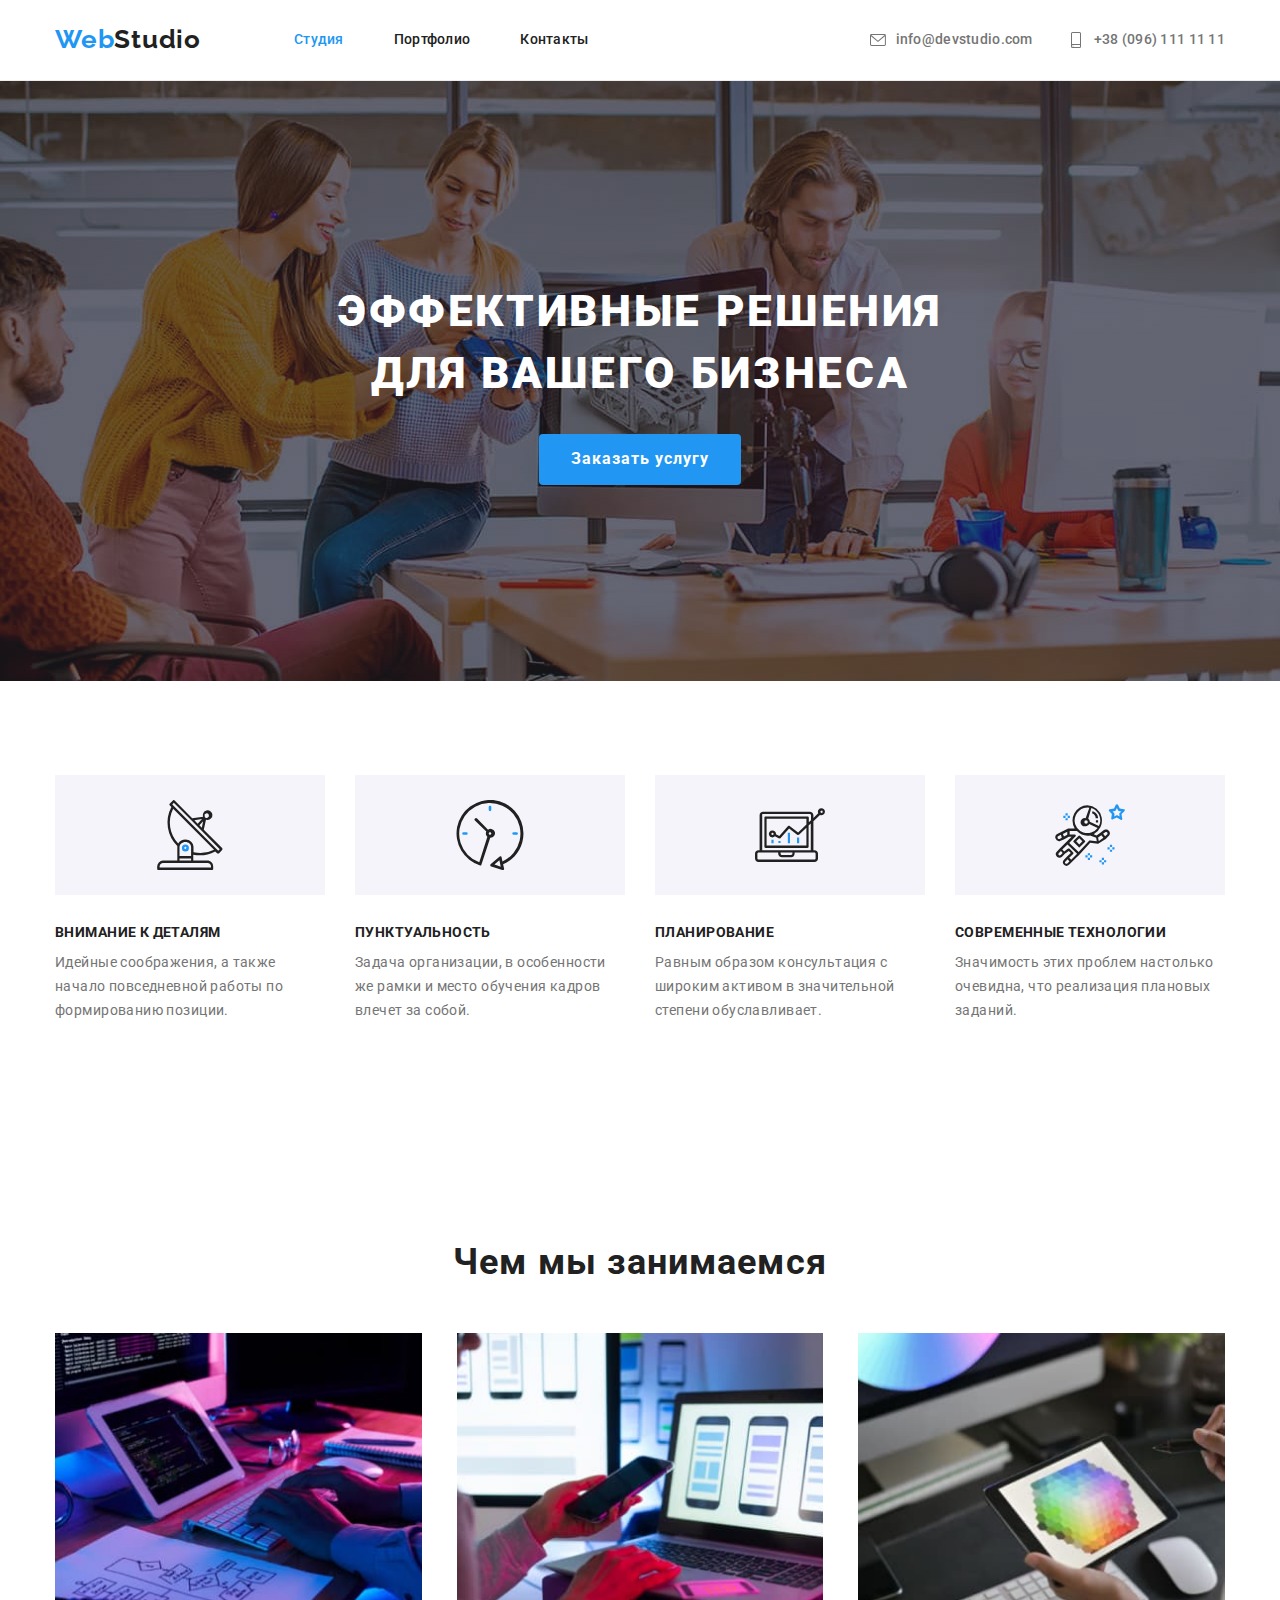
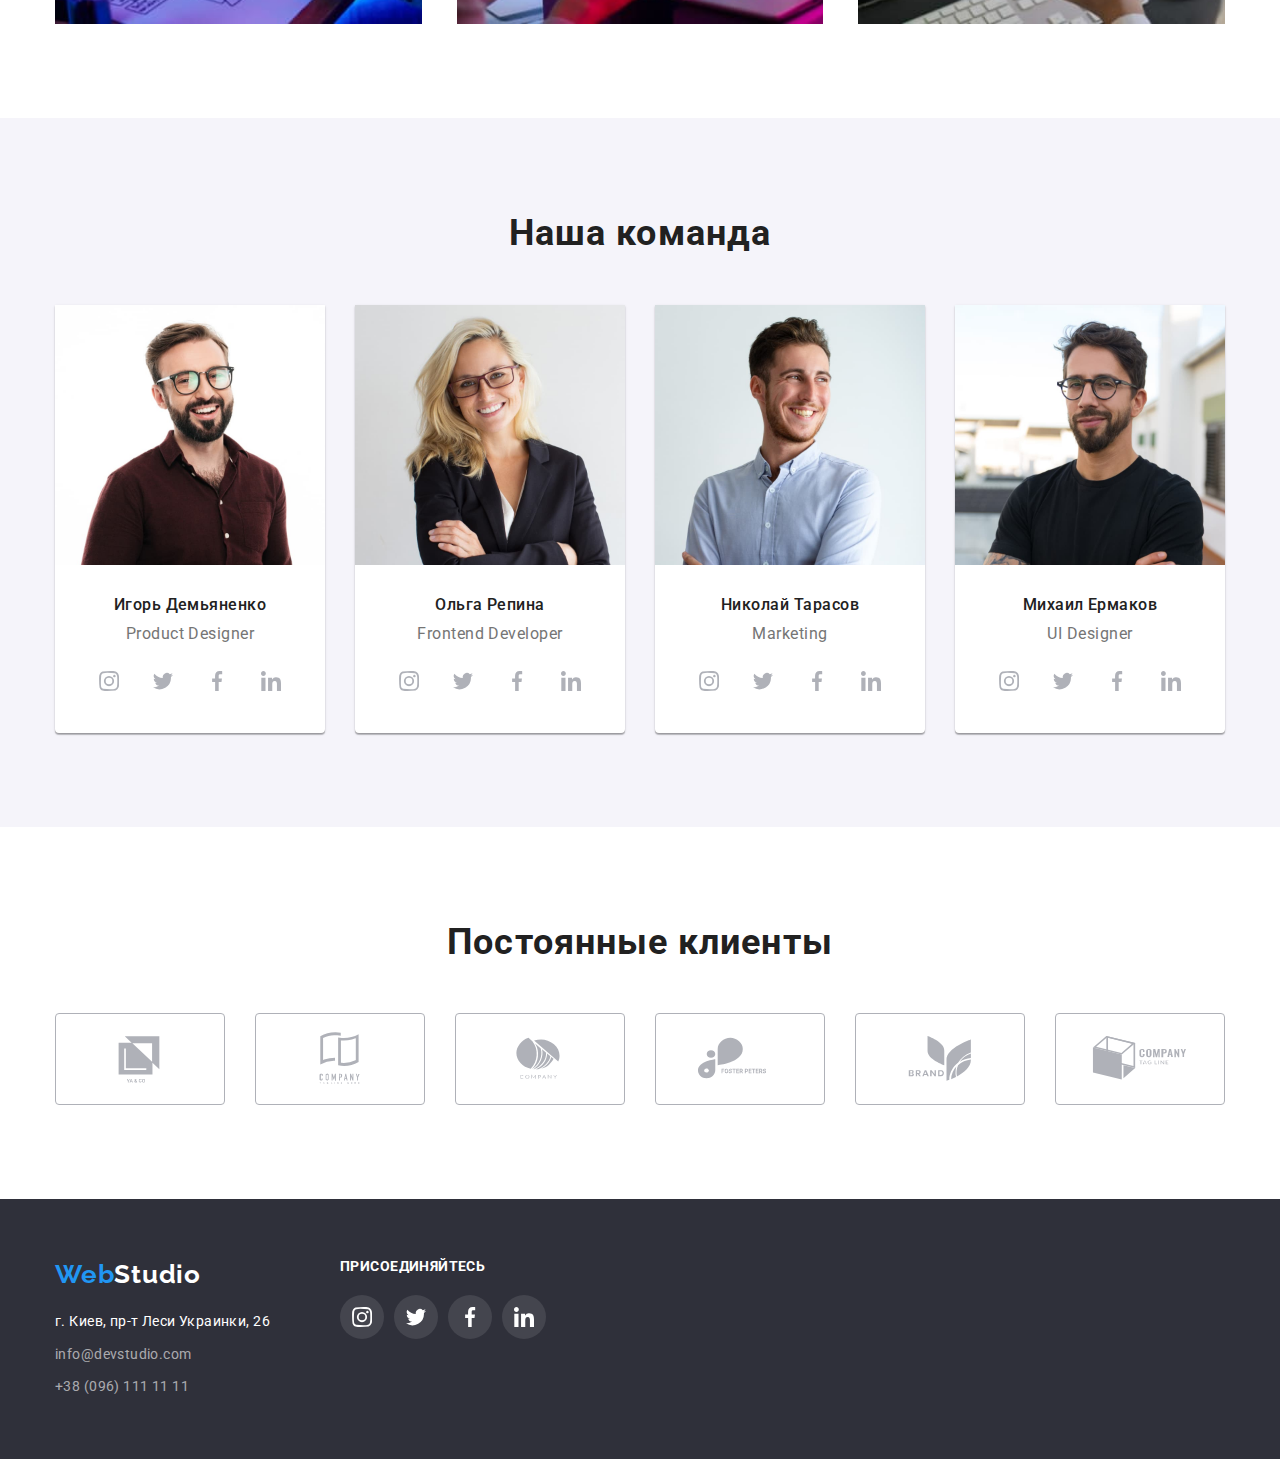
==== commit 04e41e81: "исправления" ====
--- a/index.html
+++ b/index.html
@@ -74,7 +74,7 @@
             <li class="features item">
               <div class="feature-button">
                 <svg class="icon-feature">
-                  <use href="./images/symbol-defs.svg#antenna"></use>
+                  <use href="./images/symbol-defs.svg#icon-antenna"></use>
                 </svg>
               </div>
               <h3 class="header-feature">Внимание к деталям</h3>
@@ -85,7 +85,7 @@
             <li class="features item">
               <div class="feature-button">
                 <svg class="icon-feature">
-                  <use href="./images/symbol-defs.svg#clock"></use>
+                  <use href="./images/symbol-defs.svg#icon-clock"></use>
                 </svg>
               </div>
               <h3 class="header-feature">Пунктуальность</h3>
@@ -96,7 +96,7 @@
             <li class="features item">
               <div class="feature-button">
                 <svg class="icon-feature">
-                  <use href="./images/symbol-defs.svg#computer"></use>
+                  <use href="./images/symbol-defs.svg#icon-computer"></use>
                 </svg>
               </div>
               <h3 class="header-feature">Планирование</h3>
@@ -107,7 +107,7 @@
             <li class="features item">
               <div class="feature-button">
                 <svg class="icon-feature">
-                  <use href="./images/symbol-defs.svg#astronaut"></use>
+                  <use href="./images/symbol-defs.svg#icon-astronaut"></use>
                 </svg>
               </div>
               <h3 class="header-feature">Современные технологии</h3>
--- a/css/styles.css
+++ b/css/styles.css
@@ -310,6 +310,7 @@
   text-align: center;
 }
 .our-team-item {
+  background-color: var(--primary-color);
   box-shadow: 0px 1px 3px rgba(0, 0, 0, 0.12), 0px 1px 1px rgba(0, 0, 0, 0.14),
     0px 2px 1px rgba(0, 0, 0, 0.2);
   border-radius: 0px 0px 4px 4px;
@@ -350,6 +351,7 @@
   color: var(--secondary-text-color);
 }
 /* иконки в команде */
+
 .team-social-links-list {
   display: flex;
   justify-content: center;
@@ -361,29 +363,28 @@
 }
 
 .social-link-team {
-  display: block;
+  display: flex;
+  align-items: center;
+  justify-content: center;
   width: 44px;
   height: 44px;
   border-radius: 50%;
+  color: #afb1b8;
 }
 
 .social-link-team:hover,
 .social-link-team:focus {
   background: var(--accent-color);
-  fill: var(--primary-color);
-}
-
-.team-icon:hover,
-.team-icon:focus {
-  background: var(--accent-color);
-  fill: var(--primary-color);
+  color: var(--primary-color);
 }
 
 .team-icon {
-  margin-top: 11px;
+  display: flex;
+  align-items: center;
+  justify-content: center;
   width: 20px;
   height: 20px;
-  fill: #afb1b8;
+  fill: currentColor;
 }
 
 /* постоянные клиенты */
@@ -407,28 +408,36 @@
 .clients-item:not(:last-child) {
   margin-right: 30px;
 }
+.clients-item {
+  width: 170px;
+  height: 92px;
+}
 
 .client {
-  display: block;
-  padding: 0;
-  border: 0;
+  display: flex;
+  align-items: center;
+  justify-content: center;
+
   border-width: 1px;
   border-style: solid;
   border-color: #afb1b8;
   border-radius: 4px;
-
+  width: 100%;
+  height: 100%;
+  color: #afb1b8;
   background-color: var(--primary-color);
 }
 
-.icon-clients:hover,
-.icon-clients:focus {
-  fill: var(--accent-color);
+.client:hover,
+.client:focus {
+  border-color: var(--accent-color);
+  color: var(--accent-color);
 }
 
 .icon-clients {
-  width: 170px;
-  height: 92px;
-  fill: #afb1b8;
+  width: 106px;
+  height: 60px;
+  fill: currentColor;
 }
 
 /* кнопки */
@@ -491,6 +500,10 @@
 /* ПОРТФОЛИО */
 
 /* наши проекты */
+.project-link {
+  display: block;
+}
+
 .projects-list {
   display: flex;
   flex-wrap: wrap;
@@ -500,8 +513,8 @@
 }
 
 /* тень при ховере и фокусе */
-.projects-item:hover,
-.projects-item:focus {
+.project-link:hover,
+.project-link:focus {
   box-shadow: 0px 1px 1px rgba(0, 0, 0, 0.12), 0px 4px 4px rgba(0, 0, 0, 0.06),
     1px 4px 6px rgba(0, 0, 0, 0.16);
 }
@@ -597,8 +610,8 @@
 /* блок соц-сети */
 
 .social-links {
-  margin-top: 12px;
   margin-left: 70px;
+  align-items: baseline;
 }
 
 .join-header {
@@ -613,7 +626,6 @@
 
   color: var(--primary-color);
 }
-
 .social-links-list {
   display: flex;
 }
@@ -621,7 +633,9 @@
   margin-right: 10px;
 }
 .social-link {
-  display: block;
+  display: flex;
+  align-items: center;
+  justify-content: center;
   width: 44px;
   height: 44px;
   border-radius: 50%;
@@ -632,8 +646,6 @@
   background: var(--accent-color);
 }
 .icon-footer {
-  margin-top: 11px;
-  margin-left: 11px;
   width: 20px;
   height: 20px;
   fill: var(--primary-color);
